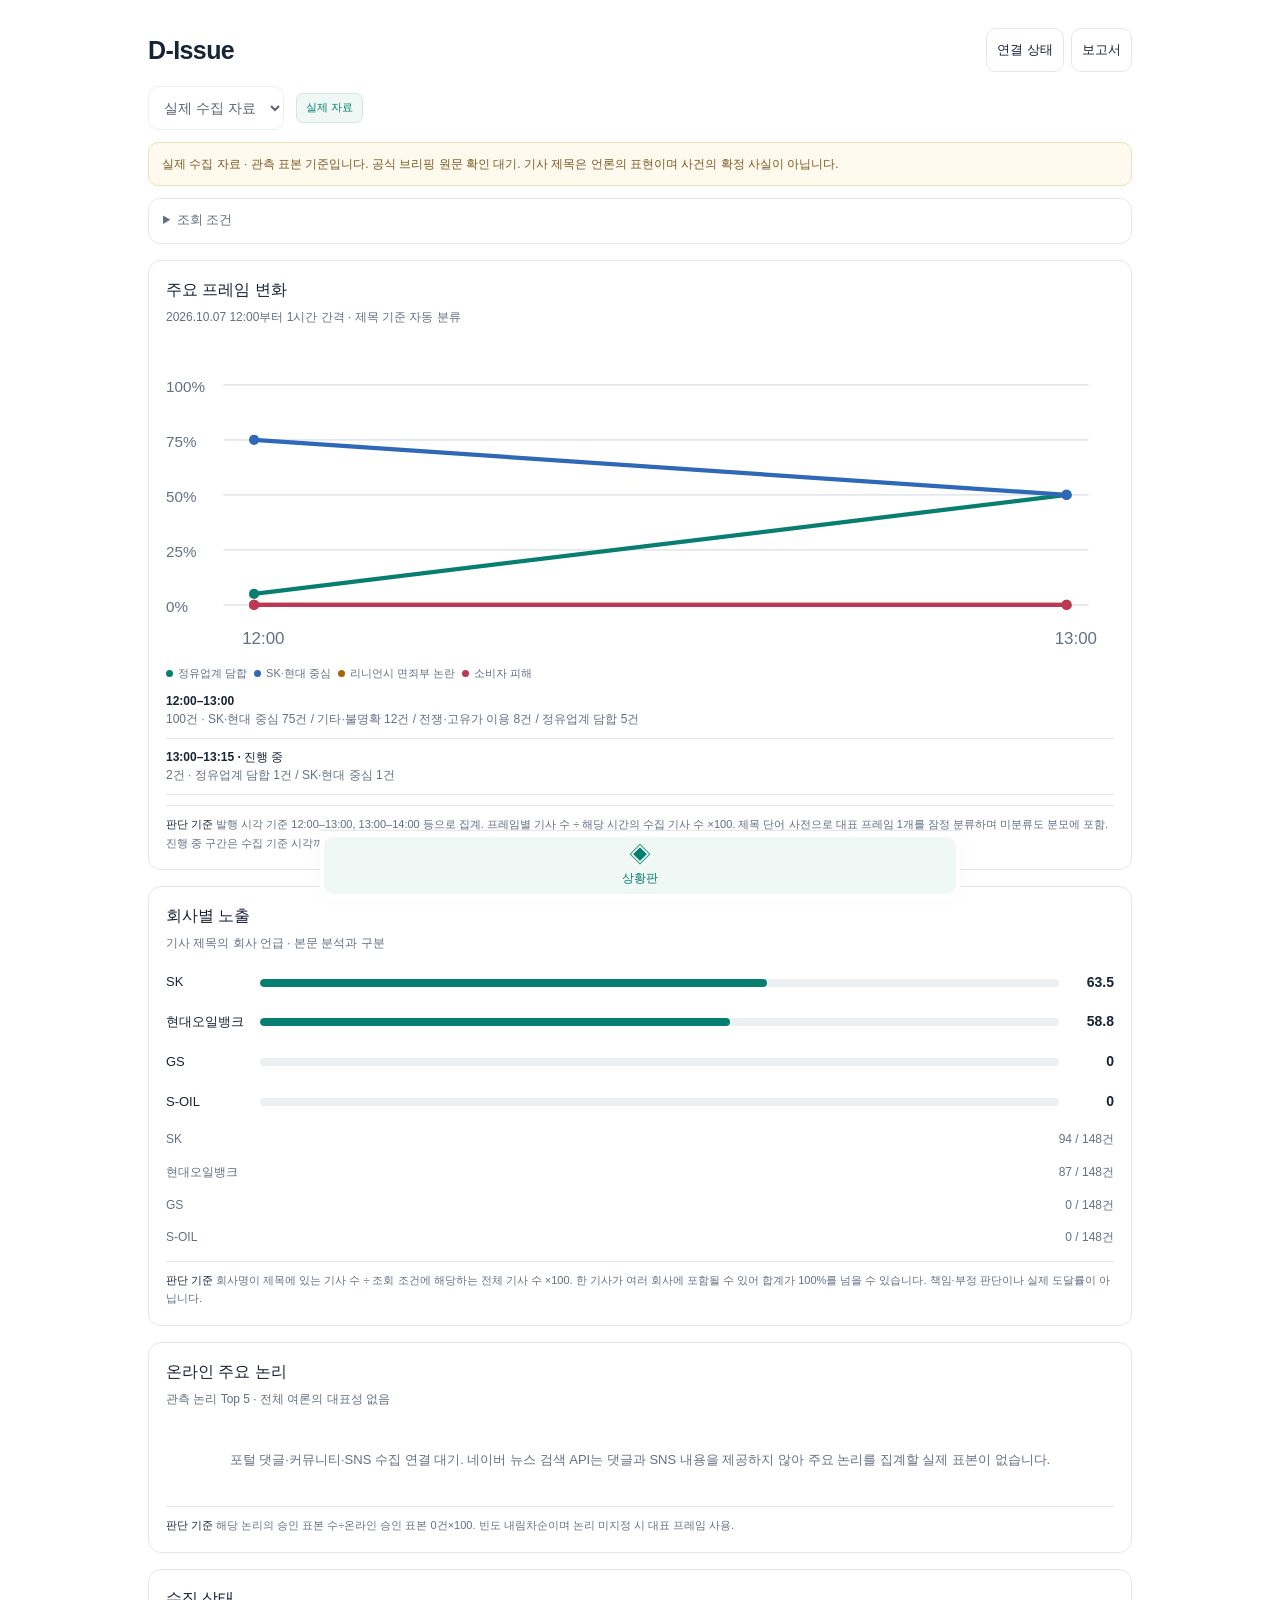
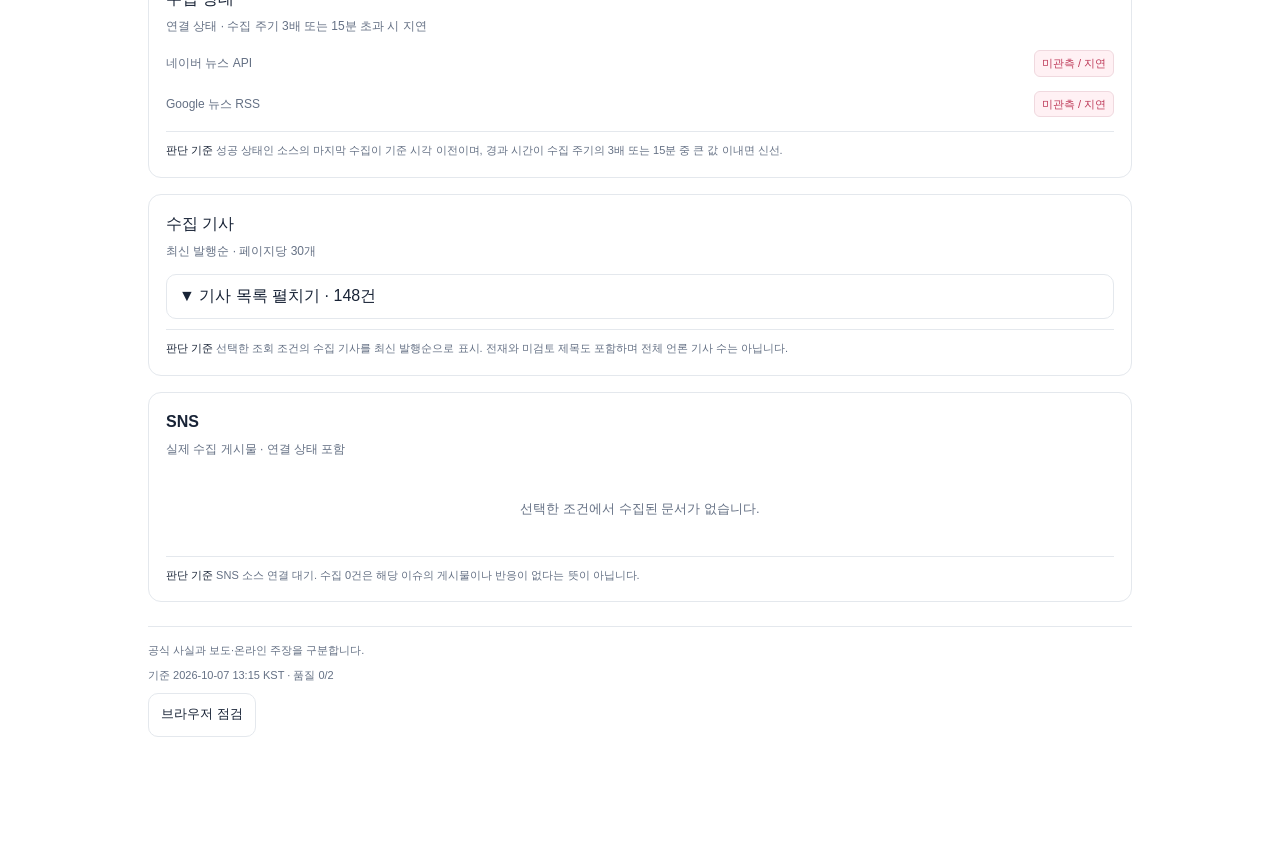
==== issue-monitoring/index.html @ 49e892b4 "Refresh public issue news and report drafts [skip ci]" ====
<!doctype html>
<html lang="ko">
<head>
<meta charset="utf-8">
<meta name="viewport" content="width=device-width,initial-scale=1,viewport-fit=cover">
<meta name="color-scheme" content="light">
<meta name="theme-color" content="#ffffff">
<meta name="apple-mobile-web-app-capable" content="yes">
<meta name="apple-mobile-web-app-status-bar-style" content="default">
<title>D-Issue</title>
<link rel="stylesheet" href="./style.css?v=4a31ab943c5f">
</head>
<body>
<main>
<header><h1 id="heading">D-Issue</h1><div class="head-actions"><button id="readiness">연결 상태</button><button id="report">보고서</button></div></header>
<div class="dataset-row"><label for="dataset" class="sr-only">표시 자료</label><select id="dataset"><option value="demo">예시 화면</option><option value="live">실제 수집 자료</option></select><span class="pill" id="mode">합성 예시</span></div>
<div class="notice" id="notice">합성 예시 · 실제 보도와 여론 자료가 아닙니다. 공식 브리핑 원문 확인 대기.</div>
<details class="filters"><summary>조회 조건</summary>
<section class="toolbar" aria-label="필터">
<label>시간창<select id="hours"><option value="1">최근 1시간</option><option value="3">최근 3시간</option><option value="6">최근 6시간</option><option value="12">최근 12시간</option><option value="24">최근 24시간</option><option value="archive" selected>전체 수집 기사</option></select></label>
<label>채널<select id="channel"><option value="all">전체 채널</option><option value="media">언론</option><option value="portal">포털 댓글</option><option value="community">커뮤니티</option><option value="sns">SNS</option><option value="broadcast">방송</option></select></label>
<label class="search">검색<input id="search" type="search" placeholder="제목·내용 검색" enterkeyhint="search"></label>
<label class="cutoff">최근 수집 시각 · 한국시간<input id="cutoff" type="datetime-local" value="2026-10-07T21:30"></label>
<button id="refresh">조회</button>
</section></details>
<div id="status" role="status"></div><section id="content" aria-live="polite"></section>
<footer><span>공식 사실과 보도·온라인 주장을 구분합니다.</span><span id="updated"></span><button id="browser-check">브라우저 점검</button></footer>
</main>
<nav class="app-nav" aria-label="주요 화면">
<button class="nav active" data-tab="Situation" aria-current="page"><span aria-hidden="true">◈</span><small>상황판</small></button>
</nav>
<div id="dialog-backdrop" hidden></div>
<dialog id="detail" role="dialog" aria-modal="true" aria-labelledby="detail-title"><div class="dialog-head"><h2 id="detail-title">분석 근거</h2><button id="close-dialog" aria-label="닫기">✕</button></div><div id="detail-body"></div></dialog>
<script src="./headline-observation.js?v=8ad23935cc2f"></script><script src="./pages-api.js?v=9052a468d7c0"></script><script src="./app.js?v=8c6a49e80171"></script><script src="./browser-check.js?v=be9965600deb"></script></body></html>
---- issue-monitoring/style.css ----
:root{color-scheme:light;--bg:#fff;--panel:#fff;--line:#e4e8ed;--muted:#647084;--text:#182336;--mint:#087e70;--orange:#a8660c;--pink:#bd3857;--blue:#2e68b6;font-family:-apple-system,BlinkMacSystemFont,"Segoe UI",Roboto,"SamsungOne","Noto Sans KR","Apple SD Gothic Neo","Malgun Gothic",sans-serif;font-synthesis:none;-webkit-text-size-adjust:100%;text-size-adjust:100%}*{box-sizing:border-box}body{margin:0;background:var(--bg);color:var(--text);font-size:15px;line-height:1.55;overflow-wrap:anywhere}button,input,select{font:inherit;font-size:16px;color:var(--text);min-height:44px;border:1px solid var(--line);background:#fff;border-radius:10px}button{cursor:pointer;padding:9px 12px;touch-action:manipulation;-webkit-tap-highlight-color:transparent}button:active{background:#edf5f4}button:focus-visible,input:focus-visible,select:focus-visible,summary:focus-visible{outline:2px solid var(--mint);outline-offset:2px}input,select{width:100%;min-width:0;max-width:100%;padding:10px 11px}select{-webkit-appearance:auto;appearance:auto}input[type=datetime-local]{display:block;min-inline-size:0;inline-size:100%;font-size:16px}main{max-width:1040px;margin:0 auto;padding:calc(18px + env(safe-area-inset-top,0px)) max(16px,env(safe-area-inset-right,0px)) calc(94px + env(safe-area-inset-bottom,0px)) max(16px,env(safe-area-inset-left,0px))}header{display:flex;align-items:center;justify-content:space-between;gap:12px;margin-bottom:14px}h1{font-size:25px;font-weight:750;letter-spacing:-.6px;margin:0}.head-actions{display:flex;gap:7px;flex-shrink:0}.head-actions button{font-size:13px;padding:8px 10px}.dataset-row{display:flex;align-items:center;gap:12px;margin-bottom:12px}.dataset-row select{width:auto;max-width:60%;font-size:14px}.pill{border:1px solid #d2e8e3;color:var(--mint);background:#eff8f5;border-radius:7px;padding:5px 9px;font-size:11px}.notice{font-size:12px;line-height:1.7;color:#785a21;background:#fff9ee;border:1px solid #f0dfbe;border-radius:10px;padding:11px 13px;margin-bottom:12px}.filters{border:1px solid var(--line);border-radius:12px;margin-bottom:16px;background:#fff}.filters summary{cursor:pointer;min-height:44px;padding:11px 14px;font-size:13px;color:var(--muted);touch-action:manipulation}.toolbar{display:grid;grid-template-columns:1fr 1fr;gap:12px;padding:0 14px 14px}.toolbar label{display:grid;min-width:0;gap:5px;font-size:12px;color:var(--muted)}.toolbar .search,.toolbar .cutoff{grid-column:1/-1}.toolbar button{grid-column:1/-1;background:var(--mint);color:white;border:0;font-size:14px;font-weight:600}.cards{display:grid;grid-template-columns:repeat(2,minmax(0,1fr));gap:10px;margin-bottom:15px}.card{padding:15px;border:1px solid var(--line);border-radius:13px;background:#fff;min-width:0}.card:last-child{grid-column:1/-1;display:grid;grid-template-columns:1fr 1fr;align-items:center}.card:last-child strong{grid-column:2;grid-row:1/3;margin:0;text-align:right}.card:last-child small{grid-column:1}.card label{font-size:12px;color:var(--muted)}.card strong{display:block;font-size:28px;letter-spacing:-.5px;line-height:1.2;margin:10px 0}.card small{display:block;font-size:11px;color:var(--muted);line-height:1.6}.mint{color:var(--mint)}.orange{color:var(--orange)}.pink{color:var(--pink)}.summary{background:#f1f8f6;border:1px solid #d5e9e3;border-radius:12px;padding:16px;margin-bottom:15px}.eyebrow{font-size:12px;font-weight:650}.summary p{font-size:14px;line-height:1.8;margin:8px 0}.summary .sub{margin-bottom:0}.grid{display:grid;grid-template-columns:minmax(0,1fr);gap:14px}.panel{min-width:0;background:var(--panel);border:1px solid var(--line);border-radius:13px;padding:17px}.panel h2{font-size:16px;line-height:1.5;margin:0 0 5px;font-weight:700}.sub{font-size:12px;color:var(--muted);line-height:1.7;margin-bottom:13px}.legend{display:grid;grid-template-columns:1fr 1fr;gap:7px;font-size:11px;color:var(--muted)}.legend i{display:inline-block;width:7px;height:7px;border-radius:50%;margin-right:5px}.chart{display:block;width:100%;height:auto;min-height:140px;margin:10px 0;overflow:visible}.bar-row{display:grid;grid-template-columns:84px minmax(0,1fr) 45px;gap:10px;align-items:center;margin:18px 0;font-size:13px}.track{height:8px;background:#edf0f3;border-radius:6px;overflow:hidden}.fill{height:100%;background:var(--mint);border-radius:6px}.bar-row b{text-align:right;font-size:14px}.rank{display:flex;gap:11px;margin:16px 0;align-items:center}.rank .number{background:#f2f5f7;color:var(--muted);padding:7px 9px;border-radius:7px;font-size:11px}.rank .info{flex:1;font-size:13px}.rank small{display:block;font-size:11px;color:var(--muted);margin-top:3px}.rank b{font-size:14px}.tag{display:inline-block;border:1px solid #dce6f4;color:var(--blue);background:#f1f6fd;padding:3px 7px;border-radius:6px;font-size:11px;line-height:1.7}.tag.bad{color:var(--pink);background:#fff1f4;border-color:#f0d9df}.tag.good{color:var(--mint);background:#eff8f5;border-color:#d2e8e3}.event{display:grid;grid-template-columns:47px minmax(0,1fr);gap:10px;padding:15px 0;border-bottom:1px solid var(--line)}.event:last-child{border-bottom:0}.event time{font-size:12px;color:var(--mint);padding-top:10px}.event p{margin:0 0 8px}.event small{font-size:11px;color:var(--muted)}.link-button{border:0;background:transparent;display:block;width:100%;text-align:left;padding:4px 0;line-height:1.7;font-size:14px;min-height:44px;color:var(--text)}.document-list{display:grid;gap:9px}.document-card{padding:13px 14px;border:1px solid var(--line);border-radius:10px;background:#fff}.document-meta{display:flex;flex-wrap:wrap;gap:5px 12px;font-size:11px;color:var(--muted)}.document-tags{display:flex;flex-wrap:wrap;gap:6px;margin-top:8px}.watch{border-left:3px solid var(--orange);padding:13px 15px;background:#fcf8f1;margin:11px 0;border-radius:7px}.watch.quality{border-left-color:var(--blue);background:#f3f7fd}.watch strong{display:block;font-size:14px;margin:7px 0}.watch p{font-size:13px;color:var(--muted);line-height:1.8}.watch small{font-size:11px}.source-state{font-size:12px;display:flex;gap:9px;justify-content:space-between;align-items:center;margin:14px 0;color:var(--muted)}.source-state span:first-child{flex:1}.empty{padding:25px 8px;text-align:center;color:var(--muted);font-size:13px;line-height:1.8}footer{border-top:1px solid var(--line);margin-top:24px;padding-top:15px;display:grid;gap:8px;font-size:11px;color:var(--muted)}#status{font-size:12px;color:var(--orange);margin:10px 0}#content[aria-busy=true]{opacity:.4;pointer-events:none}.app-nav{position:fixed;z-index:20;bottom:0;left:0;right:0;display:grid;grid-template-columns:minmax(0,1fr);padding:6px max(4px,env(safe-area-inset-right,0px)) calc(6px + env(safe-area-inset-bottom,0px)) max(4px,env(safe-area-inset-left,0px));background:rgba(255,255,255,.98);border-top:1px solid var(--line);box-shadow:0 -3px 16px #18324608}.nav{border:0;background:transparent;color:var(--muted);padding:6px 1px;min-height:55px;display:flex;flex-direction:column;align-items:center;justify-content:center;gap:2px;border-radius:9px}.nav span{font-size:22px;line-height:1.1}.nav small{font-size:10px;white-space:nowrap}.nav.active{color:var(--mint);background:#eff8f5}.sr-only{position:absolute;width:1px;height:1px;padding:0;margin:-1px;overflow:hidden;clip:rect(0,0,0,0);white-space:nowrap;border:0}dialog{position:fixed;width:calc(100% - 24px);max-width:700px;max-height:86vh;max-height:86dvh;overflow-y:auto;overscroll-behavior:contain;background:#fff;color:var(--text);border:1px solid var(--line);border-radius:16px;padding:18px;-webkit-overflow-scrolling:touch}dialog:not([open]){display:none}dialog::backdrop{background:#192b4466}.dialog-head{display:flex;gap:14px;justify-content:space-between;align-items:start;position:sticky;top:-18px;background:#fff;border-bottom:1px solid var(--line);padding:12px 0;margin-bottom:12px;z-index:1}.dialog-head h2{font-size:17px;line-height:1.7;margin:0;flex:1}.dialog-head button{flex-shrink:0;width:44px;padding:8px}.detail-text{white-space:pre-wrap;word-break:break-word;font-size:13px;line-height:1.9}.detail-row{padding:12px 0;border-bottom:1px solid var(--line);line-height:1.8;font-size:13px}.detail-row small{display:block;color:var(--muted);font-size:11px;margin-bottom:4px}.detail-row a{display:inline-block;color:var(--mint);padding:10px 0;min-height:44px}body.modal-open{overflow:hidden}#dialog-backdrop:not([hidden]){position:fixed;inset:0;z-index:40;background:#192b4466}.legacy-dialog[open]{display:block;z-index:41;top:50%;left:50%;transform:translate(-50%,-50%);margin:0}@media(min-width:760px){main{padding:28px 28px 112px}.toolbar{grid-template-columns:1fr 1fr 1.2fr 1.7fr auto;align-items:end}.toolbar .search,.toolbar .cutoff,.toolbar button{grid-column:auto}.toolbar button{min-width:65px}.cards{grid-template-columns:repeat(5,minmax(0,1fr))}.card:last-child{display:block;grid-column:auto}.card:last-child strong{text-align:left;margin:10px 0}.grid{grid-template-columns:minmax(0,1.2fr) minmax(0,1fr)}.panel.wide{grid-column:1/-1}.app-nav{left:50%;transform:translateX(-50%);max-width:1040px}.nav small{font-size:12px}.legend{display:flex;flex-wrap:wrap}.chart{min-height:170px}.document-list{grid-template-columns:1fr 1fr}}
@media(prefers-reduced-motion:reduce){*{scroll-behavior:auto!important}}

.logic{display:block;margin-top:10px;padding-top:9px;border-top:1px solid var(--line);font-size:11px;color:var(--muted);line-height:1.7}.logic b{color:var(--text);font-weight:600}.card:last-child .logic{grid-column:1/-1}.qa-row{display:grid;grid-template-columns:1fr 110px;gap:12px;align-items:center;padding:9px 0;font-size:13px}#browser-check{width:max-content;font-size:13px}

.dashboard-stack{display:flex;flex-direction:column;gap:16px}.chart-scroll{overflow-x:auto;max-width:100%;-webkit-overflow-scrolling:touch}.hour-row{padding:9px 0;border-bottom:1px solid var(--line);font-size:12px}.hour-row span{display:block;color:var(--muted)}.pagination{display:flex;align-items:center;justify-content:space-between;gap:10px;margin-top:15px;font-size:12px}.pagination button:disabled{opacity:.4;cursor:default}#article-toggle{width:100%;text-align:left}
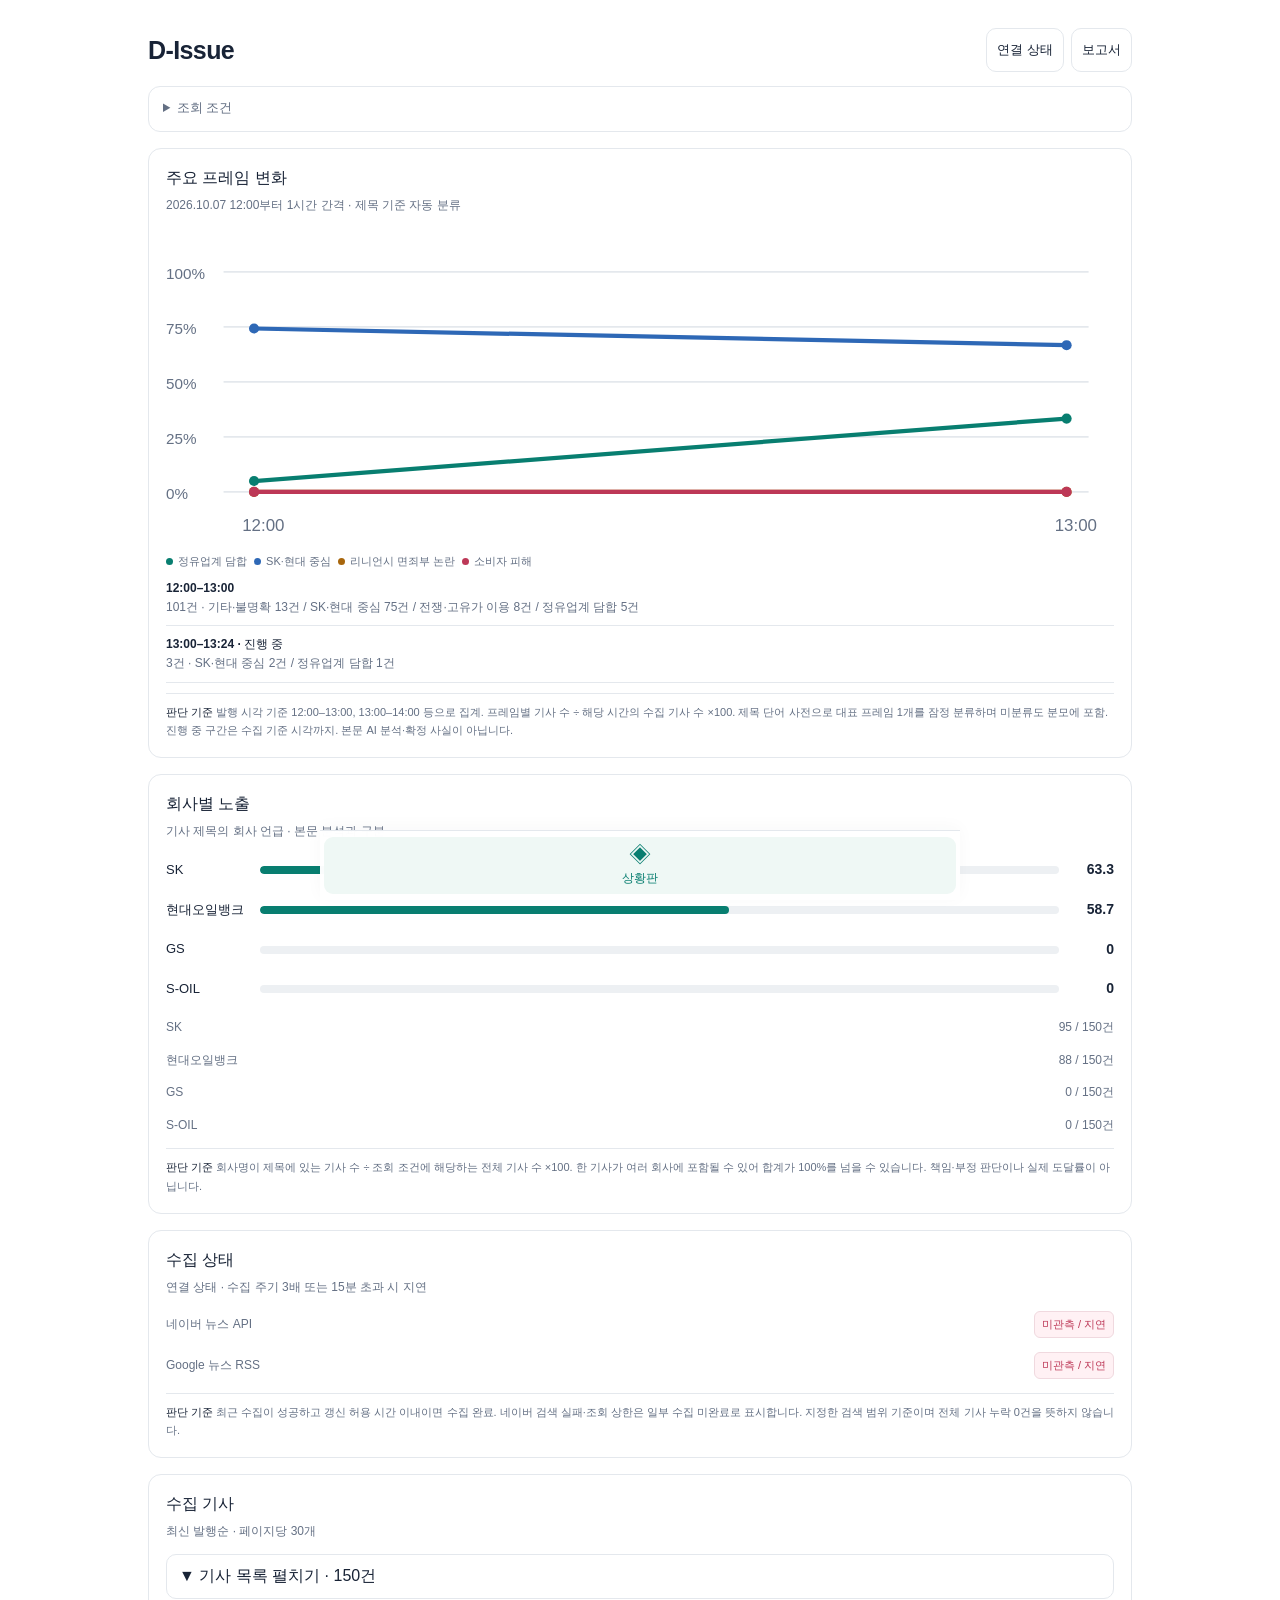
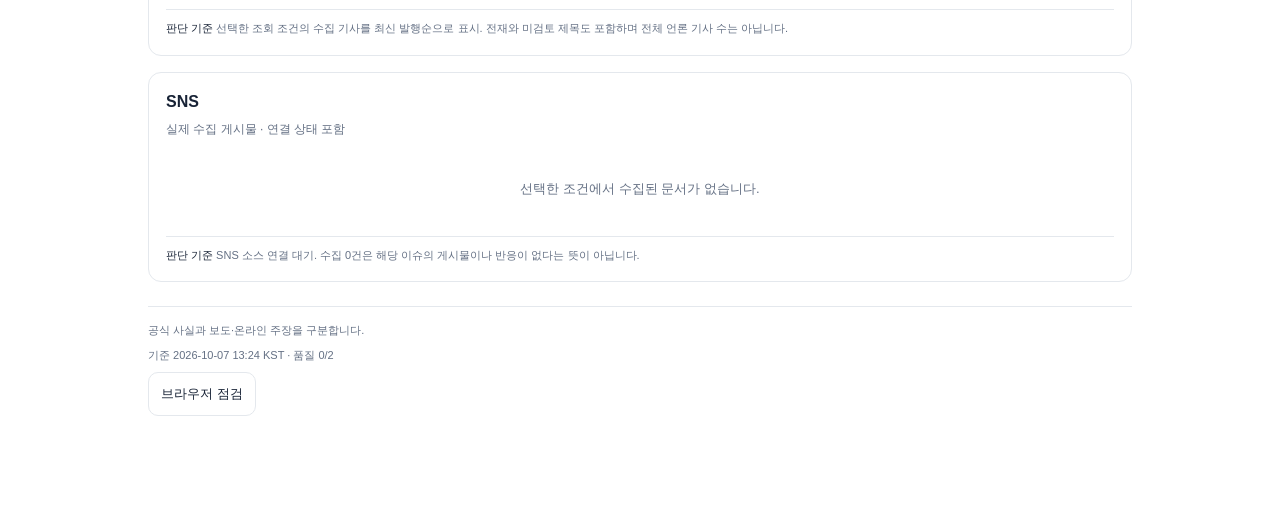
==== commit b961aecd: "Refresh public issue news and report drafts [skip ci]" ====
--- a/issue-monitoring/index.html
+++ b/issue-monitoring/index.html
@@ -13,8 +13,8 @@
 <body>
 <main>
 <header><h1 id="heading">D-Issue</h1><div class="head-actions"><button id="readiness">연결 상태</button><button id="report">보고서</button></div></header>
-<div class="dataset-row"><label for="dataset" class="sr-only">표시 자료</label><select id="dataset"><option value="demo">예시 화면</option><option value="live">실제 수집 자료</option></select><span class="pill" id="mode">합성 예시</span></div>
-<div class="notice" id="notice">합성 예시 · 실제 보도와 여론 자료가 아닙니다. 공식 브리핑 원문 확인 대기.</div>
+<div hidden><select id="dataset"><option value="live" selected>live</option><option value="demo">demo</option></select><span id="mode"></span></div>
+<div id="notice" hidden></div>
 <details class="filters"><summary>조회 조건</summary>
 <section class="toolbar" aria-label="필터">
 <label>시간창<select id="hours"><option value="1">최근 1시간</option><option value="3">최근 3시간</option><option value="6">최근 6시간</option><option value="12">최근 12시간</option><option value="24">최근 24시간</option><option value="archive" selected>전체 수집 기사</option></select></label>
@@ -31,4 +31,4 @@
 </nav>
 <div id="dialog-backdrop" hidden></div>
 <dialog id="detail" role="dialog" aria-modal="true" aria-labelledby="detail-title"><div class="dialog-head"><h2 id="detail-title">분석 근거</h2><button id="close-dialog" aria-label="닫기">✕</button></div><div id="detail-body"></div></dialog>
-<script src="./headline-observation.js?v=8ad23935cc2f"></script><script src="./pages-api.js?v=9052a468d7c0"></script><script src="./app.js?v=8c6a49e80171"></script><script src="./browser-check.js?v=be9965600deb"></script></body></html>
+<script src="./headline-observation.js?v=8ad23935cc2f"></script><script src="./pages-api.js?v=9052a468d7c0"></script><script src="./app.js?v=75a1b886ee8f"></script><script src="./browser-check.js?v=be9965600deb"></script></body></html>
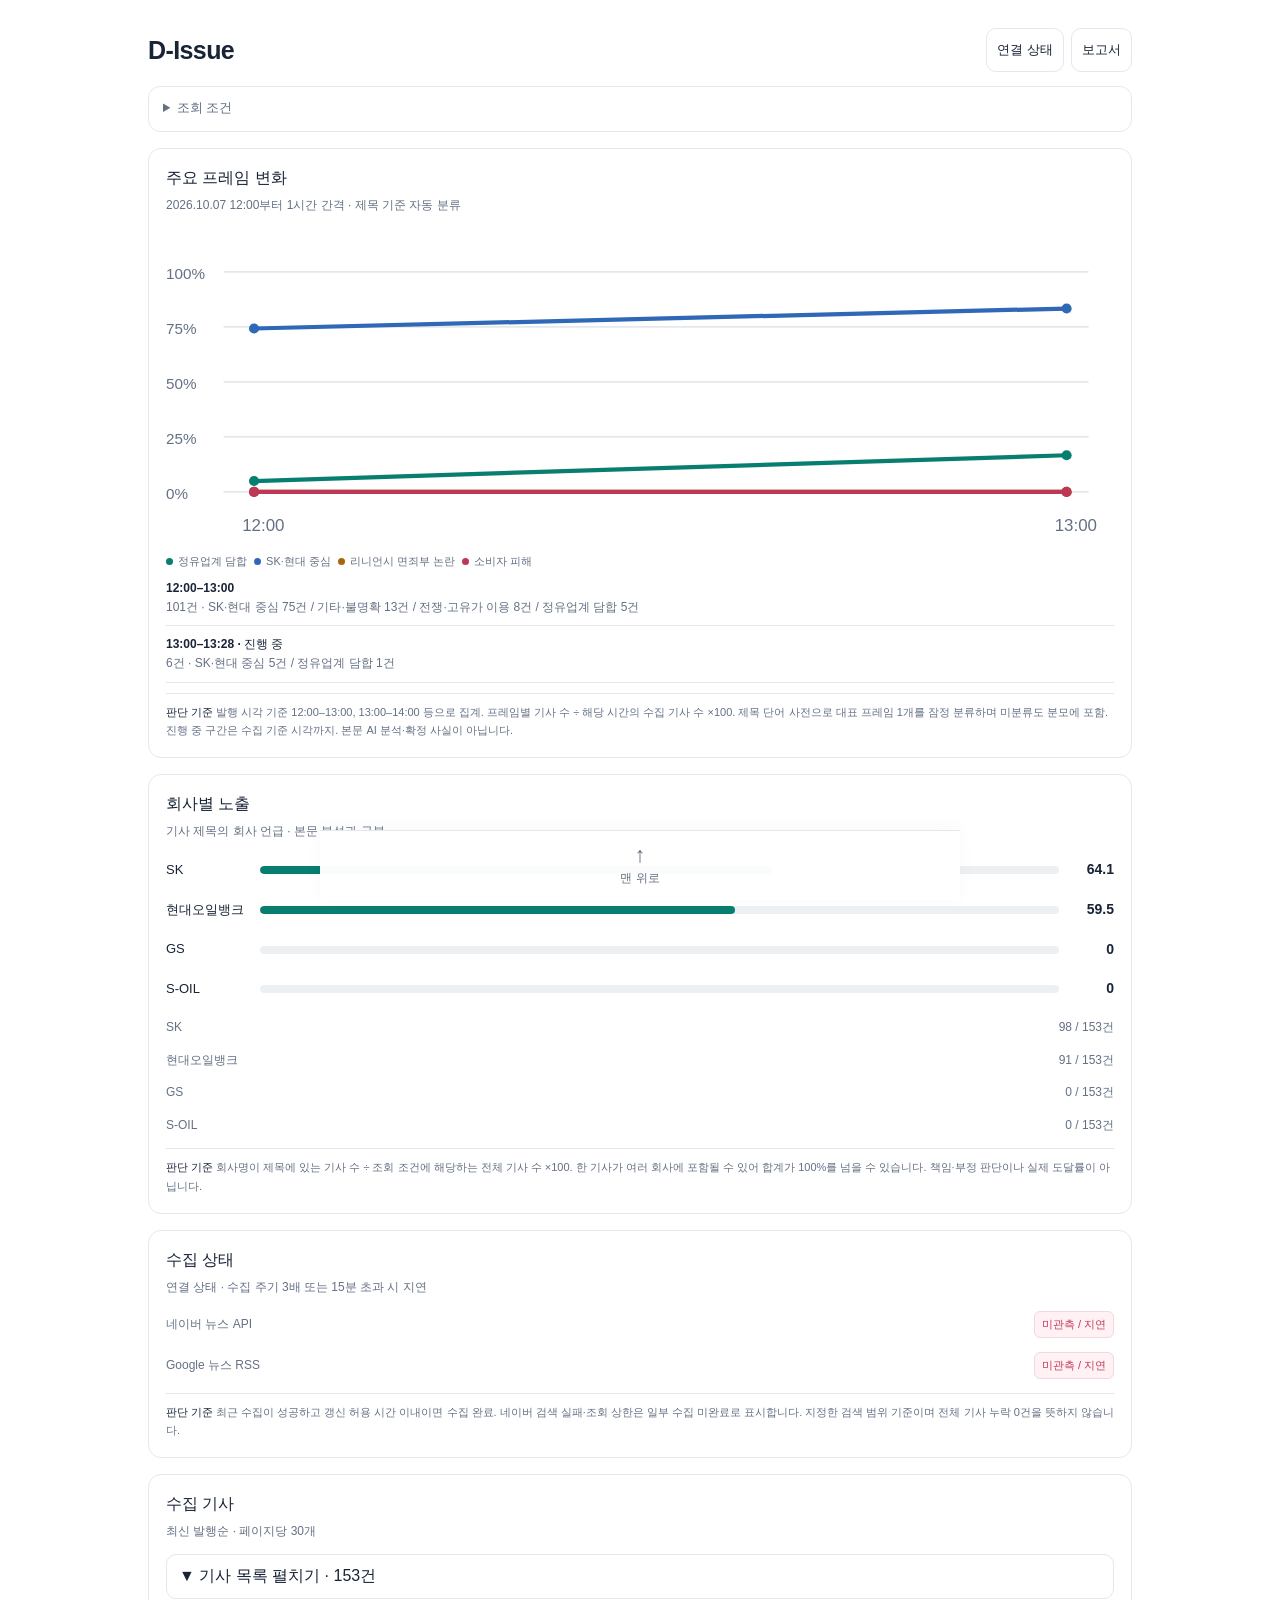
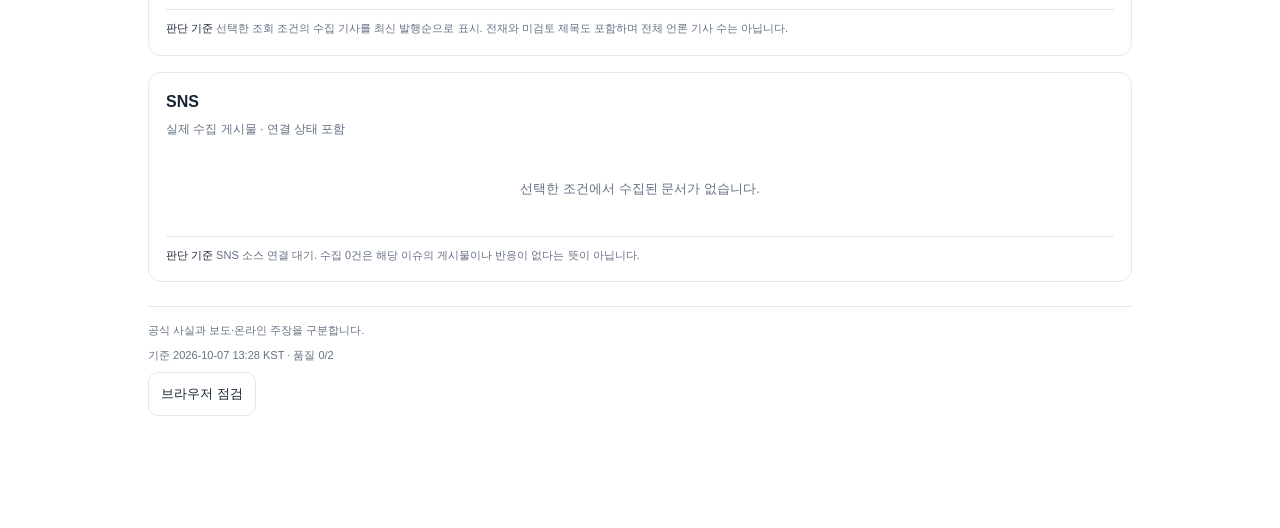
==== commit c9961c78: "Refresh public issue news and report drafts [skip ci]" ====
--- a/issue-monitoring/index.html
+++ b/issue-monitoring/index.html
@@ -26,9 +26,9 @@
 <div id="status" role="status"></div><section id="content" aria-live="polite"></section>
 <footer><span>공식 사실과 보도·온라인 주장을 구분합니다.</span><span id="updated"></span><button id="browser-check">브라우저 점검</button></footer>
 </main>
-<nav class="app-nav" aria-label="주요 화면">
-<button class="nav active" data-tab="Situation" aria-current="page"><span aria-hidden="true">◈</span><small>상황판</small></button>
+<nav class="app-nav" aria-label="페이지 이동">
+<button class="nav" id="back-top" aria-label="맨 위로 올라가기"><span aria-hidden="true">↑</span><small>맨 위로</small></button>
 </nav>
 <div id="dialog-backdrop" hidden></div>
 <dialog id="detail" role="dialog" aria-modal="true" aria-labelledby="detail-title"><div class="dialog-head"><h2 id="detail-title">분석 근거</h2><button id="close-dialog" aria-label="닫기">✕</button></div><div id="detail-body"></div></dialog>
-<script src="./headline-observation.js?v=8ad23935cc2f"></script><script src="./pages-api.js?v=9052a468d7c0"></script><script src="./app.js?v=75a1b886ee8f"></script><script src="./browser-check.js?v=be9965600deb"></script></body></html>
+<script src="./headline-observation.js?v=8ad23935cc2f"></script><script src="./impact-reference.js?v=508541ea1743"></script><script src="./sk-impact.js?v=a4c7ef057f03"></script><script src="./pages-api.js?v=9052a468d7c0"></script><script src="./app.js?v=61c910f873ba"></script><script src="./browser-check.js?v=be9965600deb"></script></body></html>
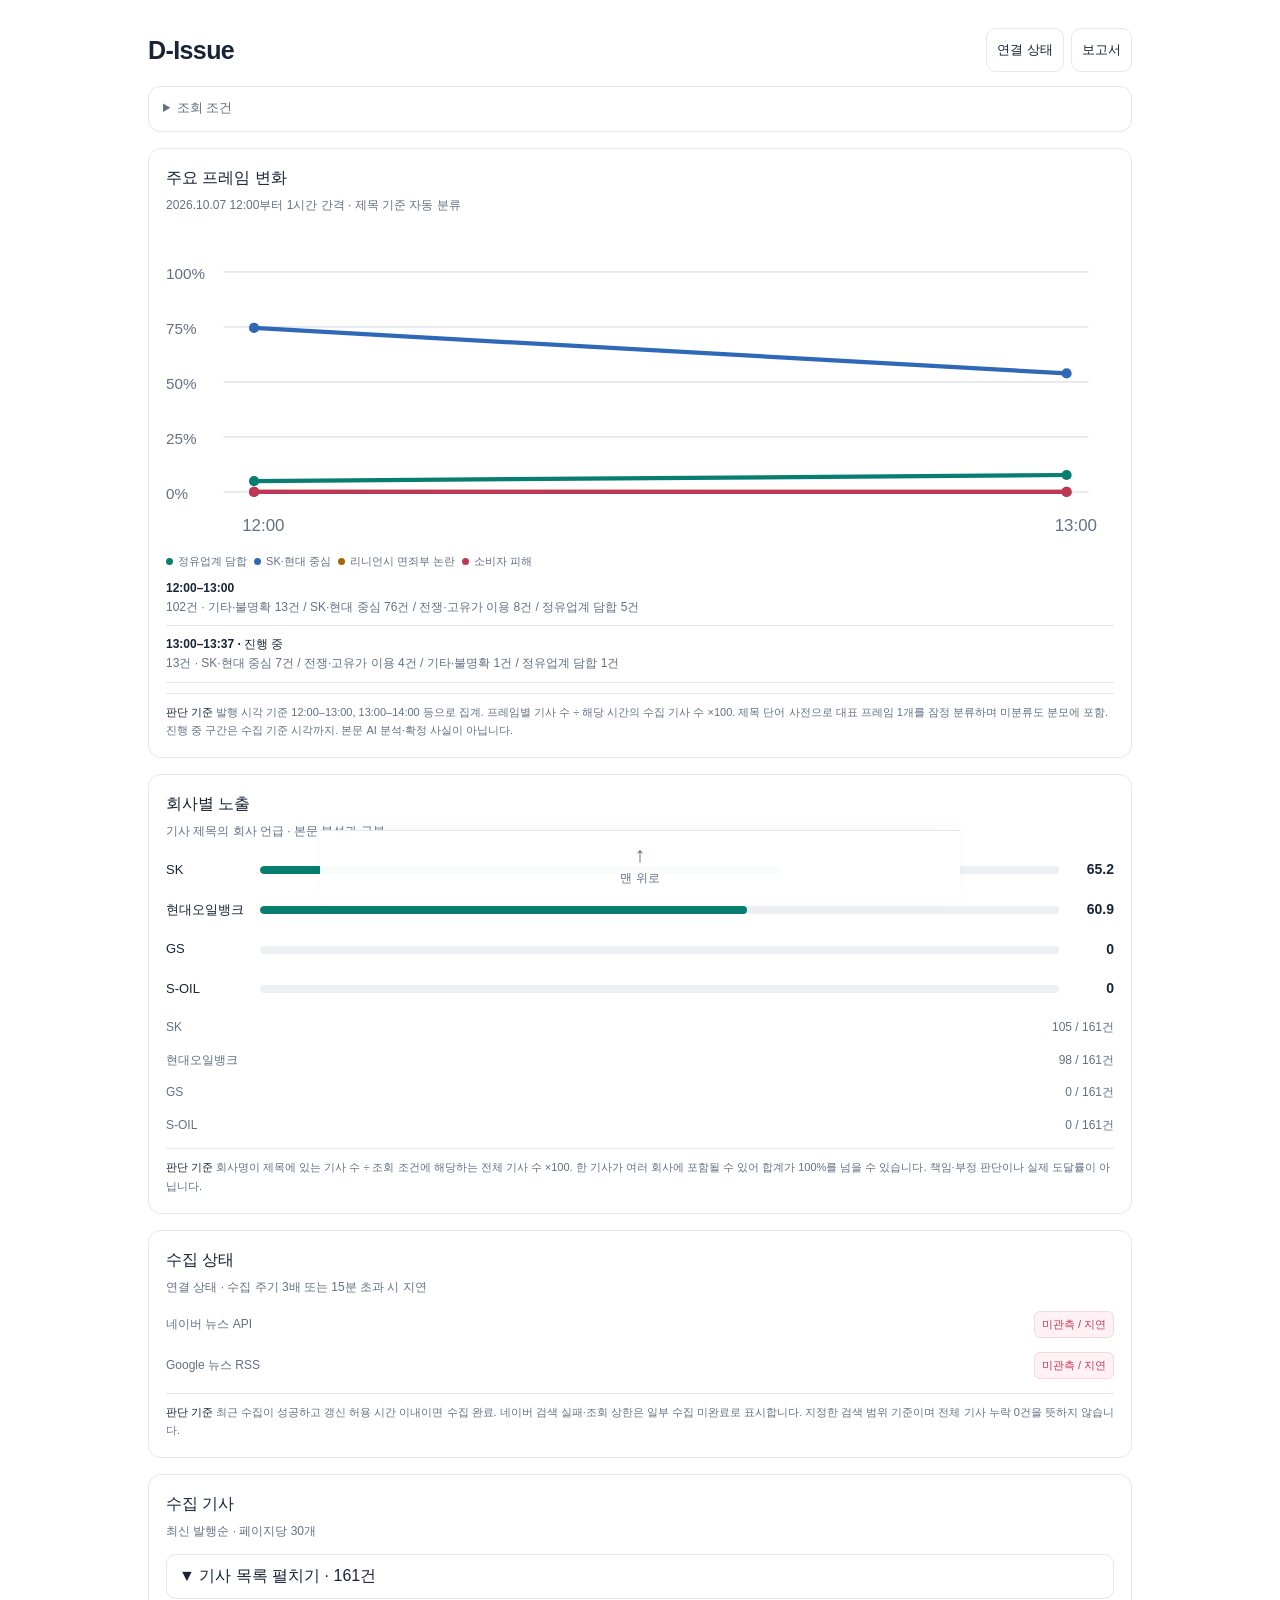
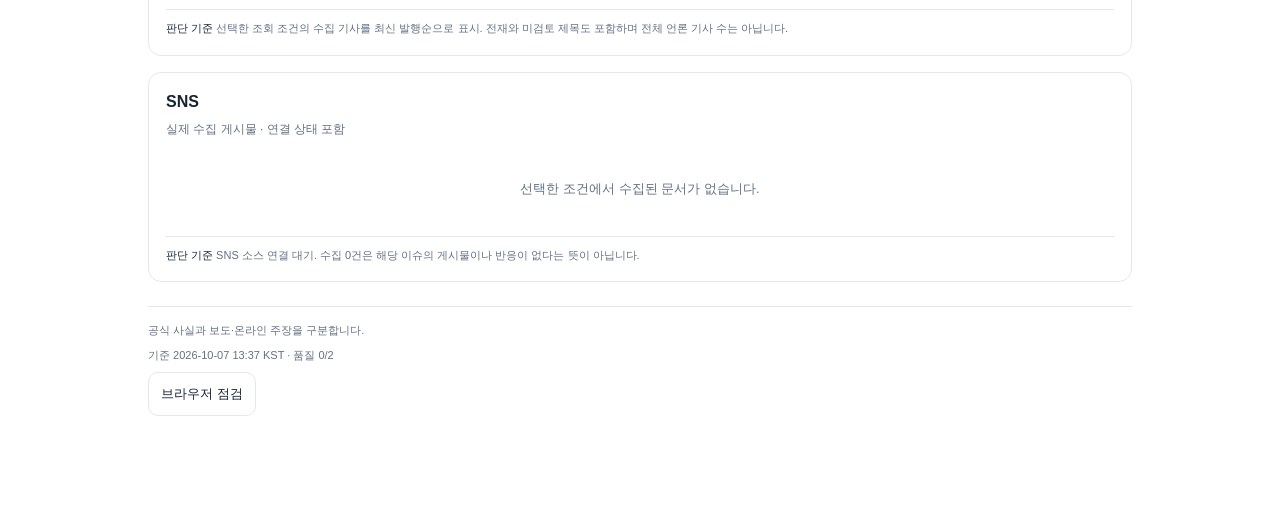
==== commit 1cfeb5fa: "Refresh public issue news and report drafts [skip ci]" ====
--- a/issue-monitoring/index.html
+++ b/issue-monitoring/index.html
@@ -31,4 +31,4 @@
 </nav>
 <div id="dialog-backdrop" hidden></div>
 <dialog id="detail" role="dialog" aria-modal="true" aria-labelledby="detail-title"><div class="dialog-head"><h2 id="detail-title">분석 근거</h2><button id="close-dialog" aria-label="닫기">✕</button></div><div id="detail-body"></div></dialog>
-<script src="./headline-observation.js?v=8ad23935cc2f"></script><script src="./impact-reference.js?v=508541ea1743"></script><script src="./sk-impact.js?v=a4c7ef057f03"></script><script src="./pages-api.js?v=9052a468d7c0"></script><script src="./app.js?v=61c910f873ba"></script><script src="./browser-check.js?v=be9965600deb"></script></body></html>
+<script src="./headline-observation.js?v=8ad23935cc2f"></script><script src="./impact-reference.js?v=508541ea1743"></script><script src="./sk-impact.js?v=0d12ad6d2518"></script><script src="./pages-api.js?v=9052a468d7c0"></script><script src="./app.js?v=61c910f873ba"></script><script src="./browser-check.js?v=be9965600deb"></script></body></html>
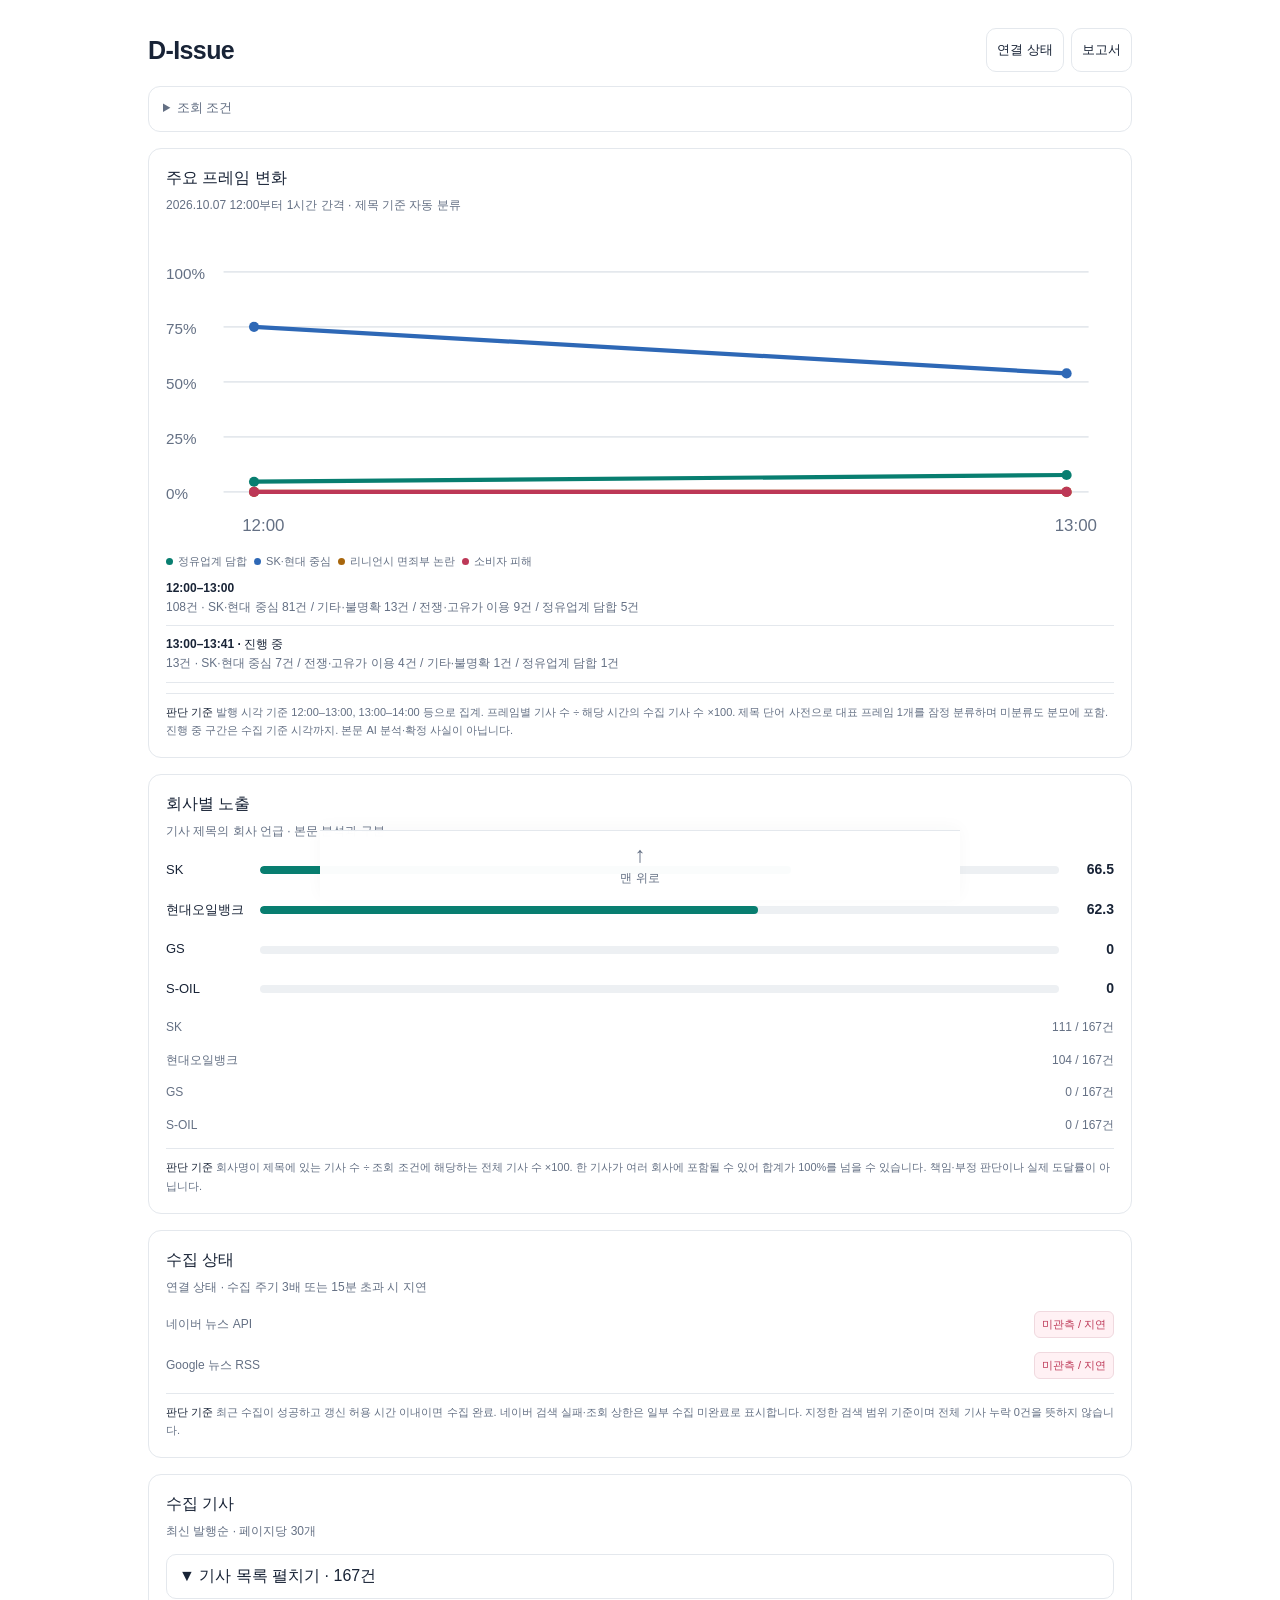
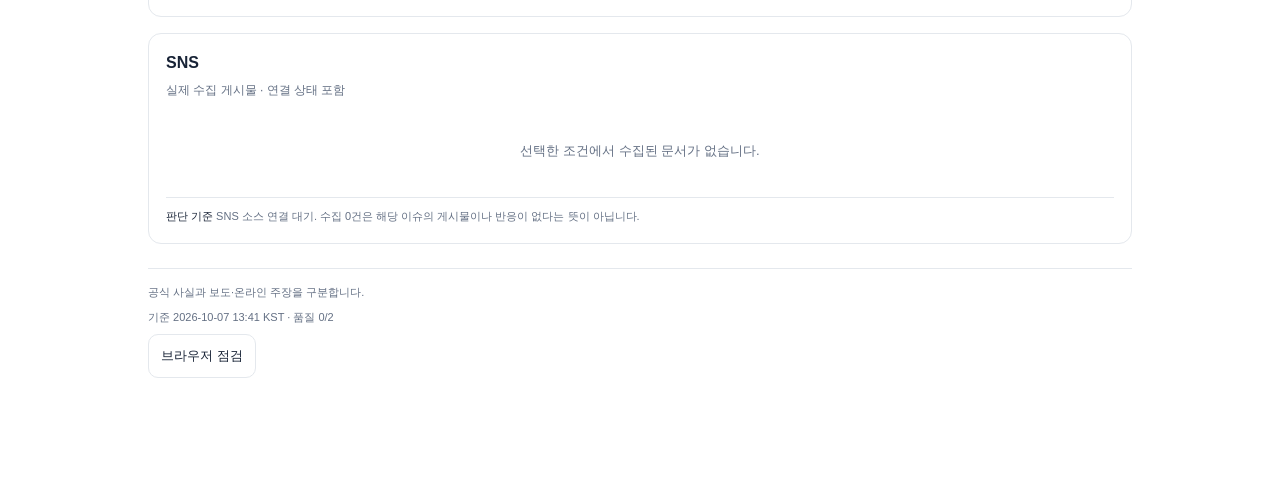
==== commit 4c2e5712: "Publish direct article links and start queued collectors from latest main" ====
--- a/issue-monitoring/index.html
+++ b/issue-monitoring/index.html
@@ -31,4 +31,4 @@
 </nav>
 <div id="dialog-backdrop" hidden></div>
 <dialog id="detail" role="dialog" aria-modal="true" aria-labelledby="detail-title"><div class="dialog-head"><h2 id="detail-title">분석 근거</h2><button id="close-dialog" aria-label="닫기">✕</button></div><div id="detail-body"></div></dialog>
-<script src="./headline-observation.js?v=8ad23935cc2f"></script><script src="./impact-reference.js?v=508541ea1743"></script><script src="./sk-impact.js?v=0d12ad6d2518"></script><script src="./pages-api.js?v=9052a468d7c0"></script><script src="./app.js?v=61c910f873ba"></script><script src="./browser-check.js?v=be9965600deb"></script></body></html>
+<script src="./headline-observation.js?v=8ad23935cc2f"></script><script src="./impact-reference.js?v=508541ea1743"></script><script src="./sk-impact.js?v=0d12ad6d2518"></script><script src="./pages-api.js?v=9052a468d7c0"></script><script src="./app.js?v=86ce2a88282e"></script><script src="./browser-check.js?v=be9965600deb"></script></body></html>
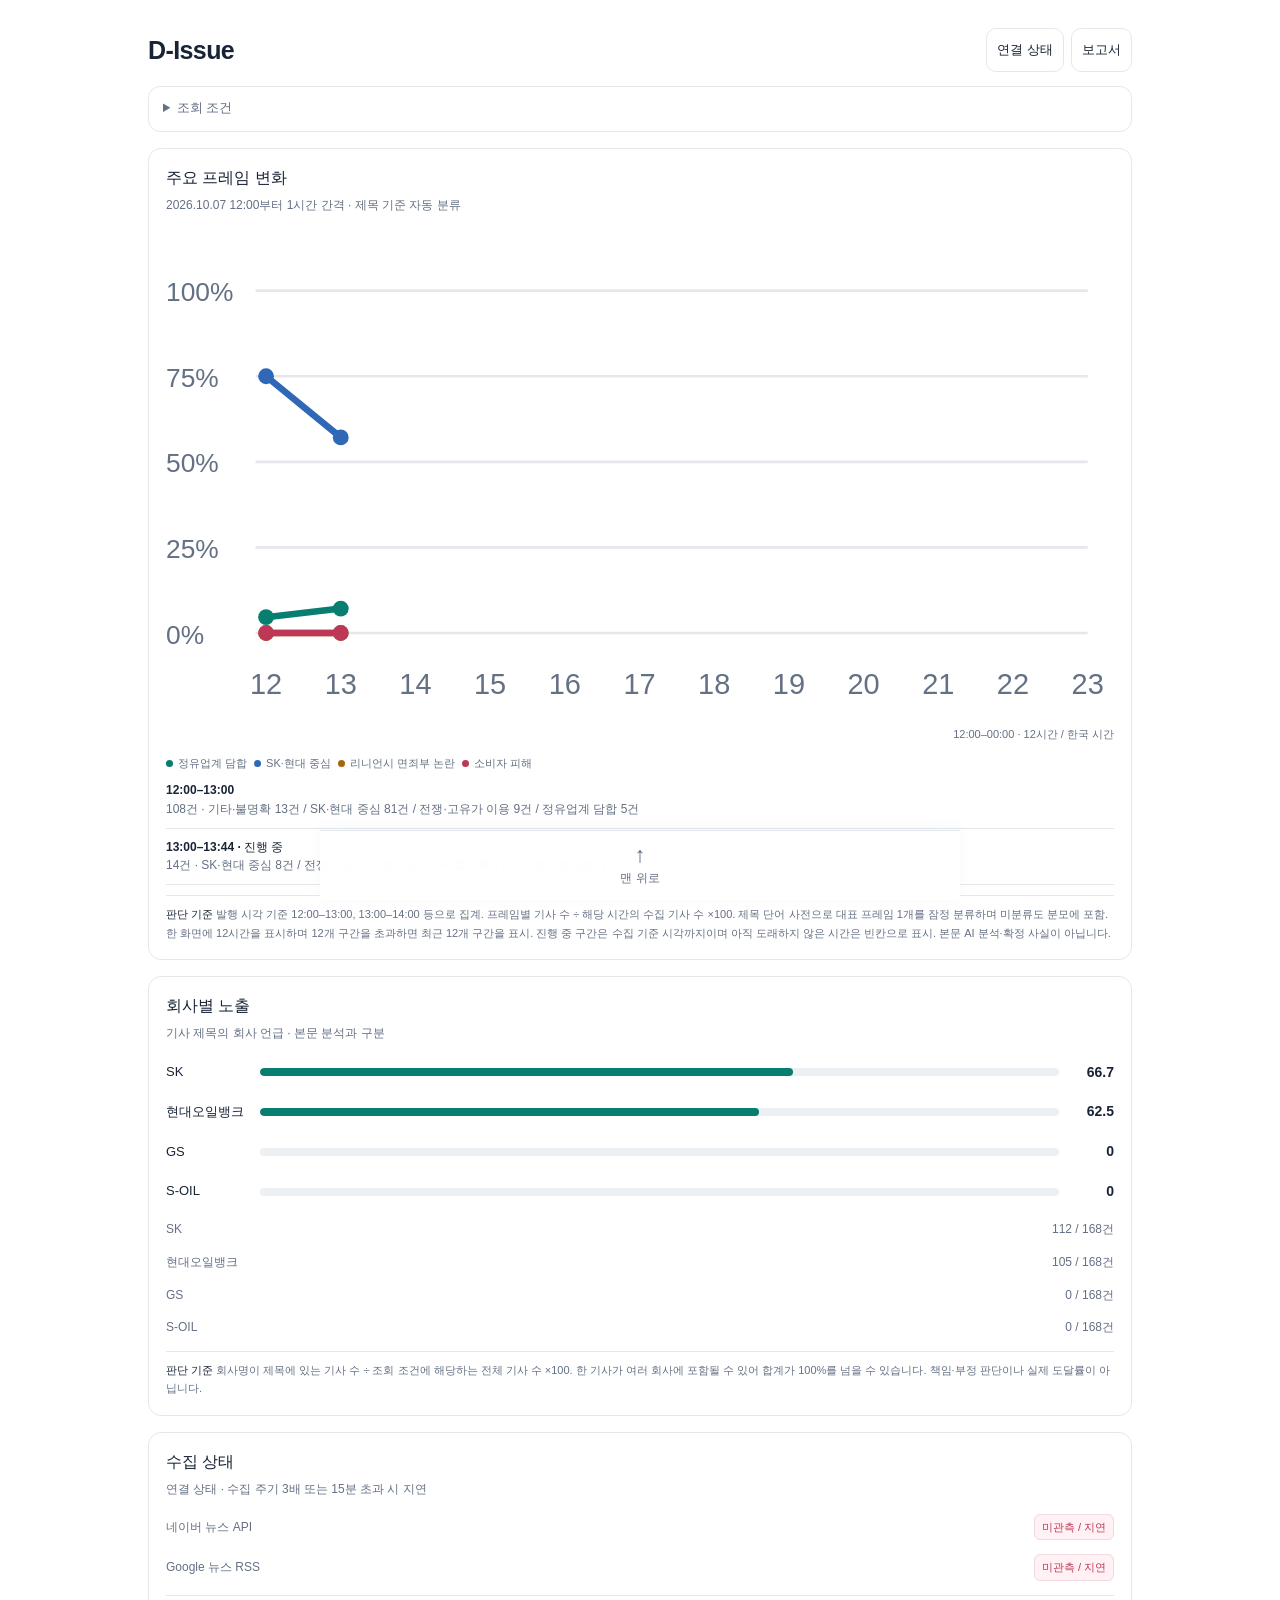
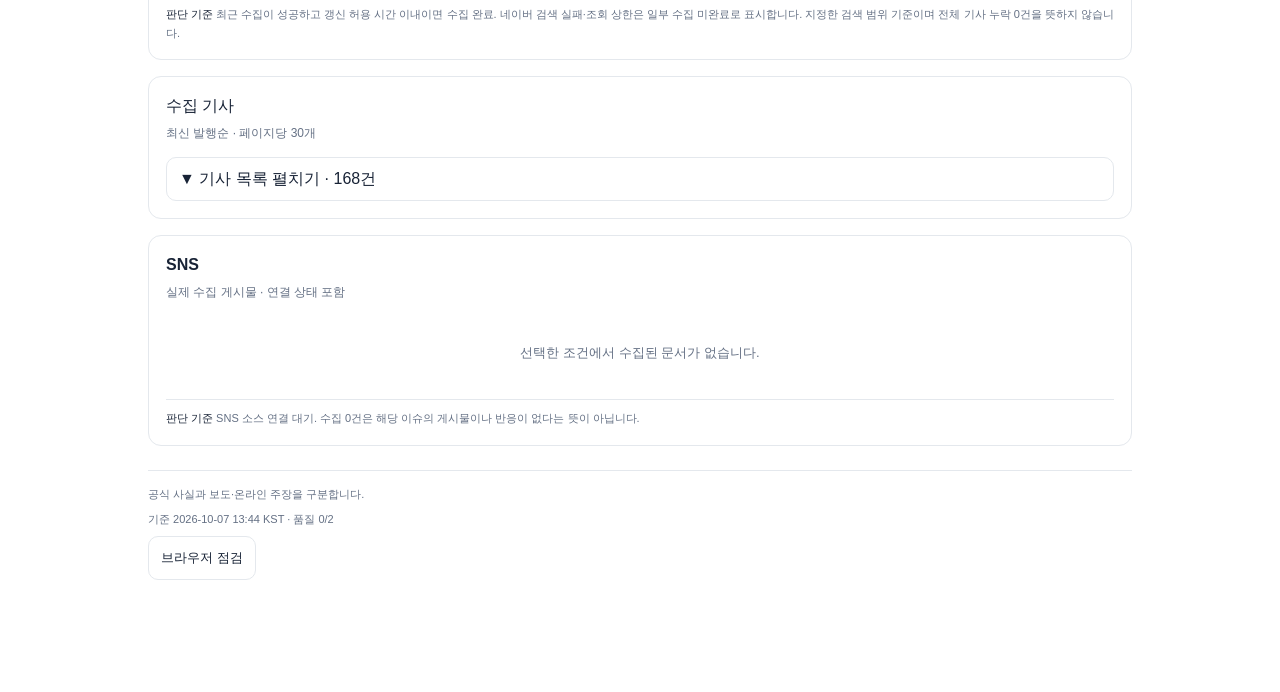
==== commit e2e0177c: "Fit hourly frame chart into a responsive 12-hour window" ====
--- a/issue-monitoring/index.html
+++ b/issue-monitoring/index.html
@@ -8,7 +8,7 @@
 <meta name="apple-mobile-web-app-capable" content="yes">
 <meta name="apple-mobile-web-app-status-bar-style" content="default">
 <title>D-Issue</title>
-<link rel="stylesheet" href="./style.css?v=4a31ab943c5f">
+<link rel="stylesheet" href="./style.css?v=c462319f52e9">
 </head>
 <body>
 <main>
@@ -31,4 +31,4 @@
 </nav>
 <div id="dialog-backdrop" hidden></div>
 <dialog id="detail" role="dialog" aria-modal="true" aria-labelledby="detail-title"><div class="dialog-head"><h2 id="detail-title">분석 근거</h2><button id="close-dialog" aria-label="닫기">✕</button></div><div id="detail-body"></div></dialog>
-<script src="./headline-observation.js?v=8ad23935cc2f"></script><script src="./impact-reference.js?v=508541ea1743"></script><script src="./sk-impact.js?v=0d12ad6d2518"></script><script src="./pages-api.js?v=9052a468d7c0"></script><script src="./app.js?v=86ce2a88282e"></script><script src="./browser-check.js?v=be9965600deb"></script></body></html>
+<script src="./headline-observation.js?v=8ad23935cc2f"></script><script src="./impact-reference.js?v=508541ea1743"></script><script src="./sk-impact.js?v=0d12ad6d2518"></script><script src="./pages-api.js?v=9052a468d7c0"></script><script src="./app.js?v=d7806139670d"></script><script src="./browser-check.js?v=be9965600deb"></script></body></html>
--- a/issue-monitoring/style.css
+++ b/issue-monitoring/style.css
@@ -3,4 +3,4 @@
 
 .logic{display:block;margin-top:10px;padding-top:9px;border-top:1px solid var(--line);font-size:11px;color:var(--muted);line-height:1.7}.logic b{color:var(--text);font-weight:600}.card:last-child .logic{grid-column:1/-1}.qa-row{display:grid;grid-template-columns:1fr 110px;gap:12px;align-items:center;padding:9px 0;font-size:13px}#browser-check{width:max-content;font-size:13px}
 
-.dashboard-stack{display:flex;flex-direction:column;gap:16px}.chart-scroll{overflow-x:auto;max-width:100%;-webkit-overflow-scrolling:touch}.hour-row{padding:9px 0;border-bottom:1px solid var(--line);font-size:12px}.hour-row span{display:block;color:var(--muted)}.pagination{display:flex;align-items:center;justify-content:space-between;gap:10px;margin-top:15px;font-size:12px}.pagination button:disabled{opacity:.4;cursor:default}#article-toggle{width:100%;text-align:left}
+.dashboard-stack{display:flex;flex-direction:column;gap:16px}.chart-scroll{width:100%;max-width:100%;overflow:hidden}.chart-scroll .chart{width:100%;max-width:100%;min-width:0;min-height:0;height:auto}.chart-window{font-size:11px;color:var(--muted);text-align:right;margin:4px 0 12px}.hour-row{padding:9px 0;border-bottom:1px solid var(--line);font-size:12px}.hour-row span{display:block;color:var(--muted)}.pagination{display:flex;align-items:center;justify-content:space-between;gap:10px;margin-top:15px;font-size:12px}.pagination button:disabled{opacity:.4;cursor:default}#article-toggle{width:100%;text-align:left}
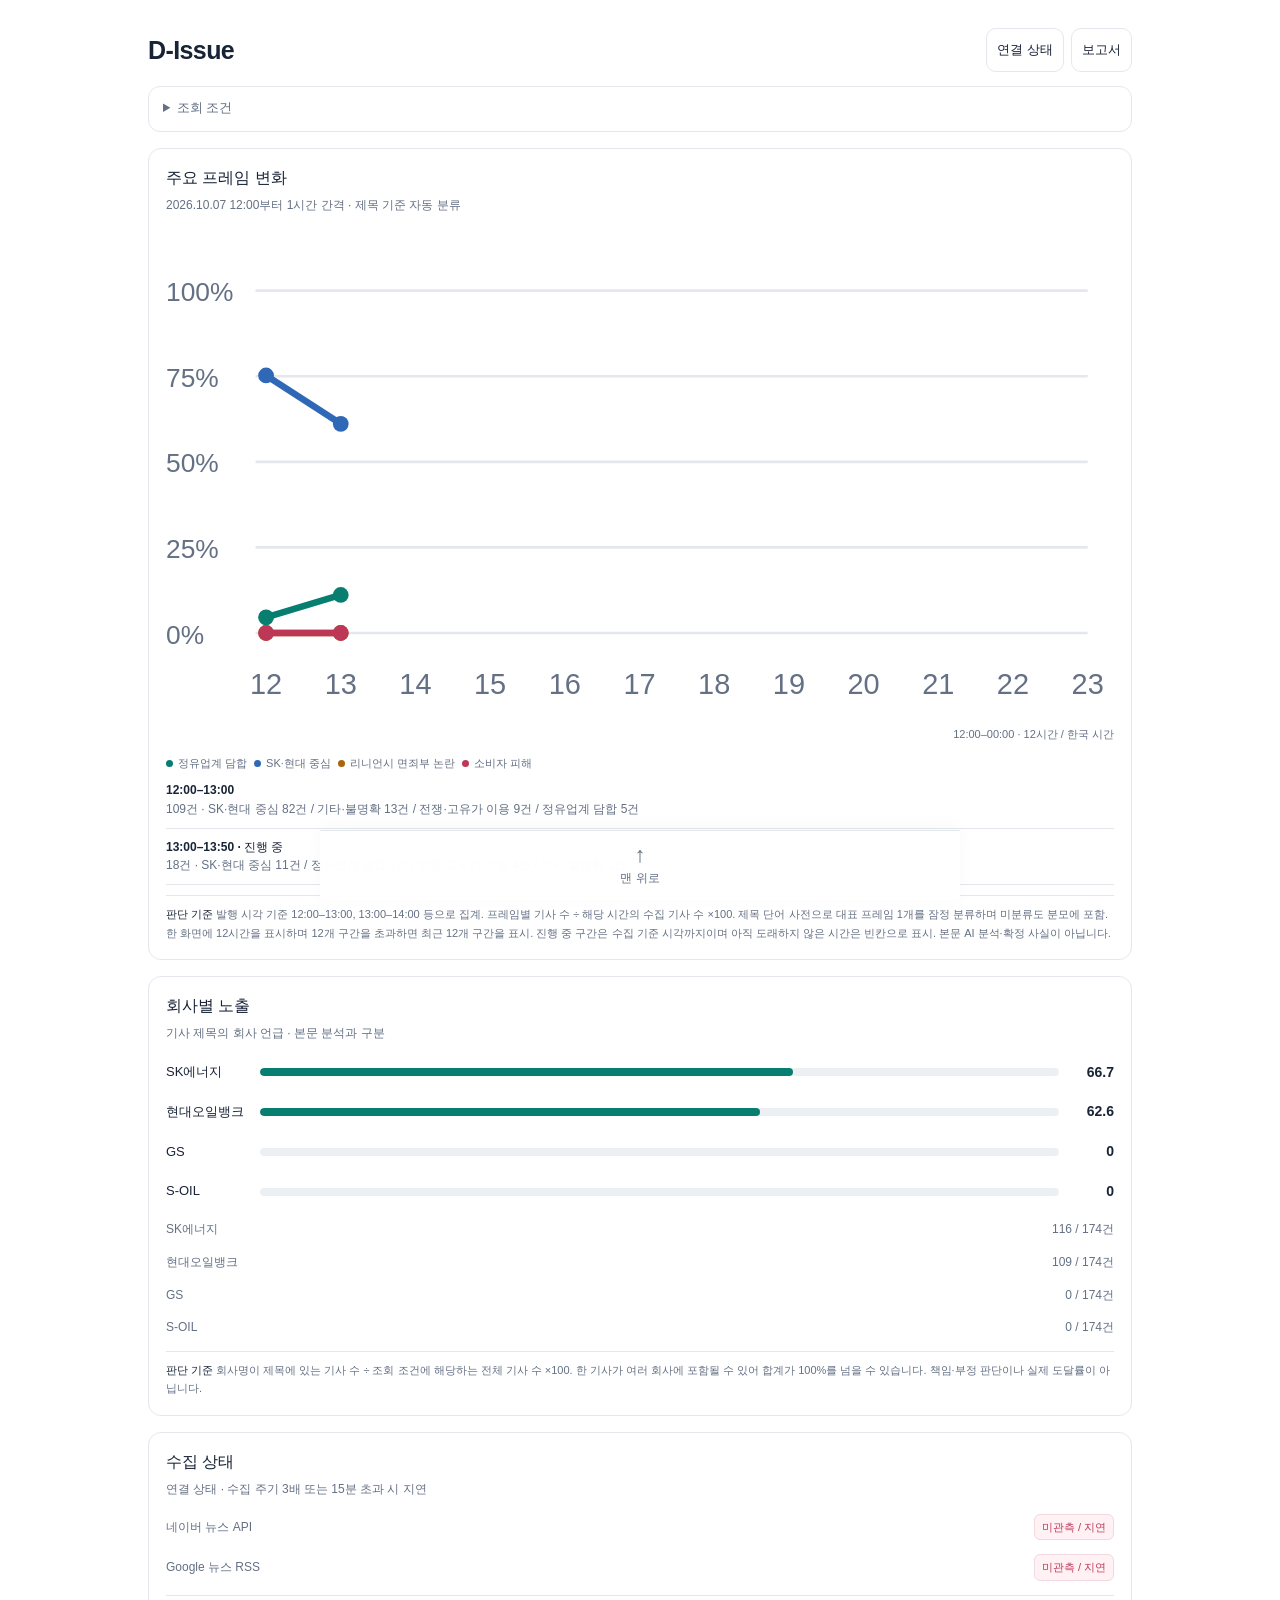
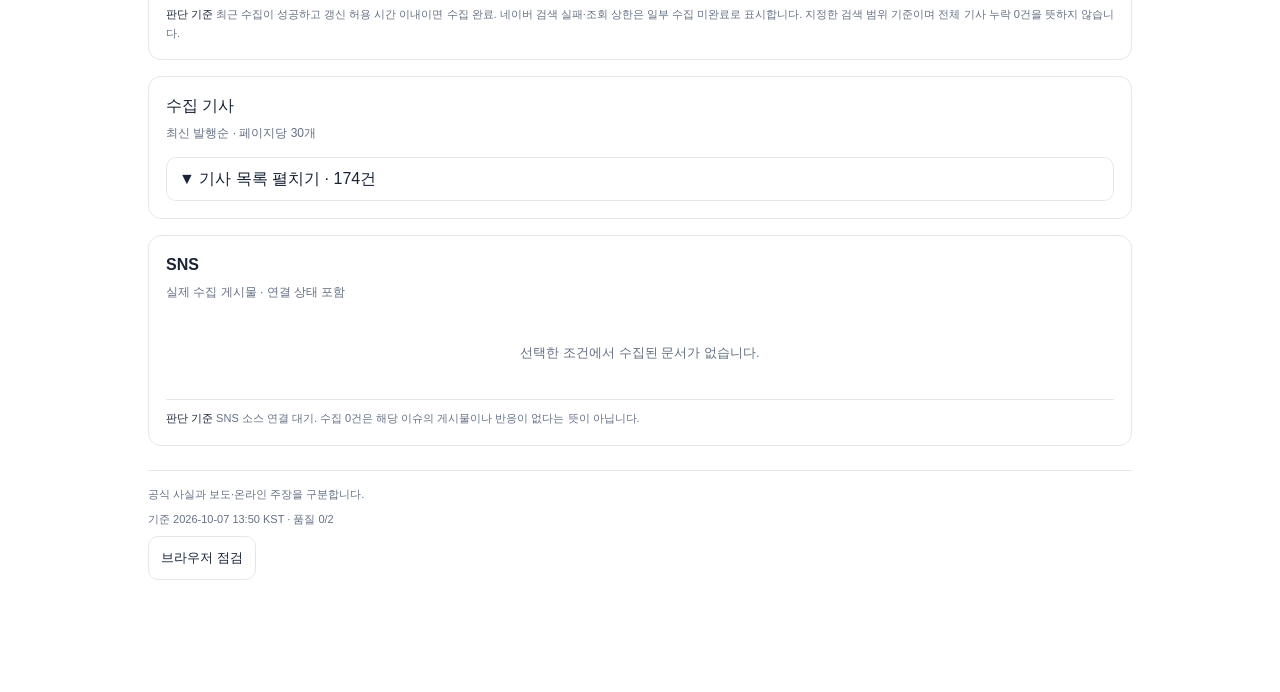
==== commit a750a3c1: "Display SK에너지 in company exposure" ====
--- a/issue-monitoring/index.html
+++ b/issue-monitoring/index.html
@@ -31,4 +31,4 @@
 </nav>
 <div id="dialog-backdrop" hidden></div>
 <dialog id="detail" role="dialog" aria-modal="true" aria-labelledby="detail-title"><div class="dialog-head"><h2 id="detail-title">분석 근거</h2><button id="close-dialog" aria-label="닫기">✕</button></div><div id="detail-body"></div></dialog>
-<script src="./headline-observation.js?v=8ad23935cc2f"></script><script src="./impact-reference.js?v=508541ea1743"></script><script src="./sk-impact.js?v=0d12ad6d2518"></script><script src="./pages-api.js?v=9052a468d7c0"></script><script src="./app.js?v=d7806139670d"></script><script src="./browser-check.js?v=be9965600deb"></script></body></html>
+<script src="./headline-observation.js?v=8ad23935cc2f"></script><script src="./impact-reference.js?v=508541ea1743"></script><script src="./sk-impact.js?v=0d12ad6d2518"></script><script src="./pages-api.js?v=9052a468d7c0"></script><script src="./app.js?v=skenergy1791349027792"></script><script src="./browser-check.js?v=be9965600deb"></script></body></html>
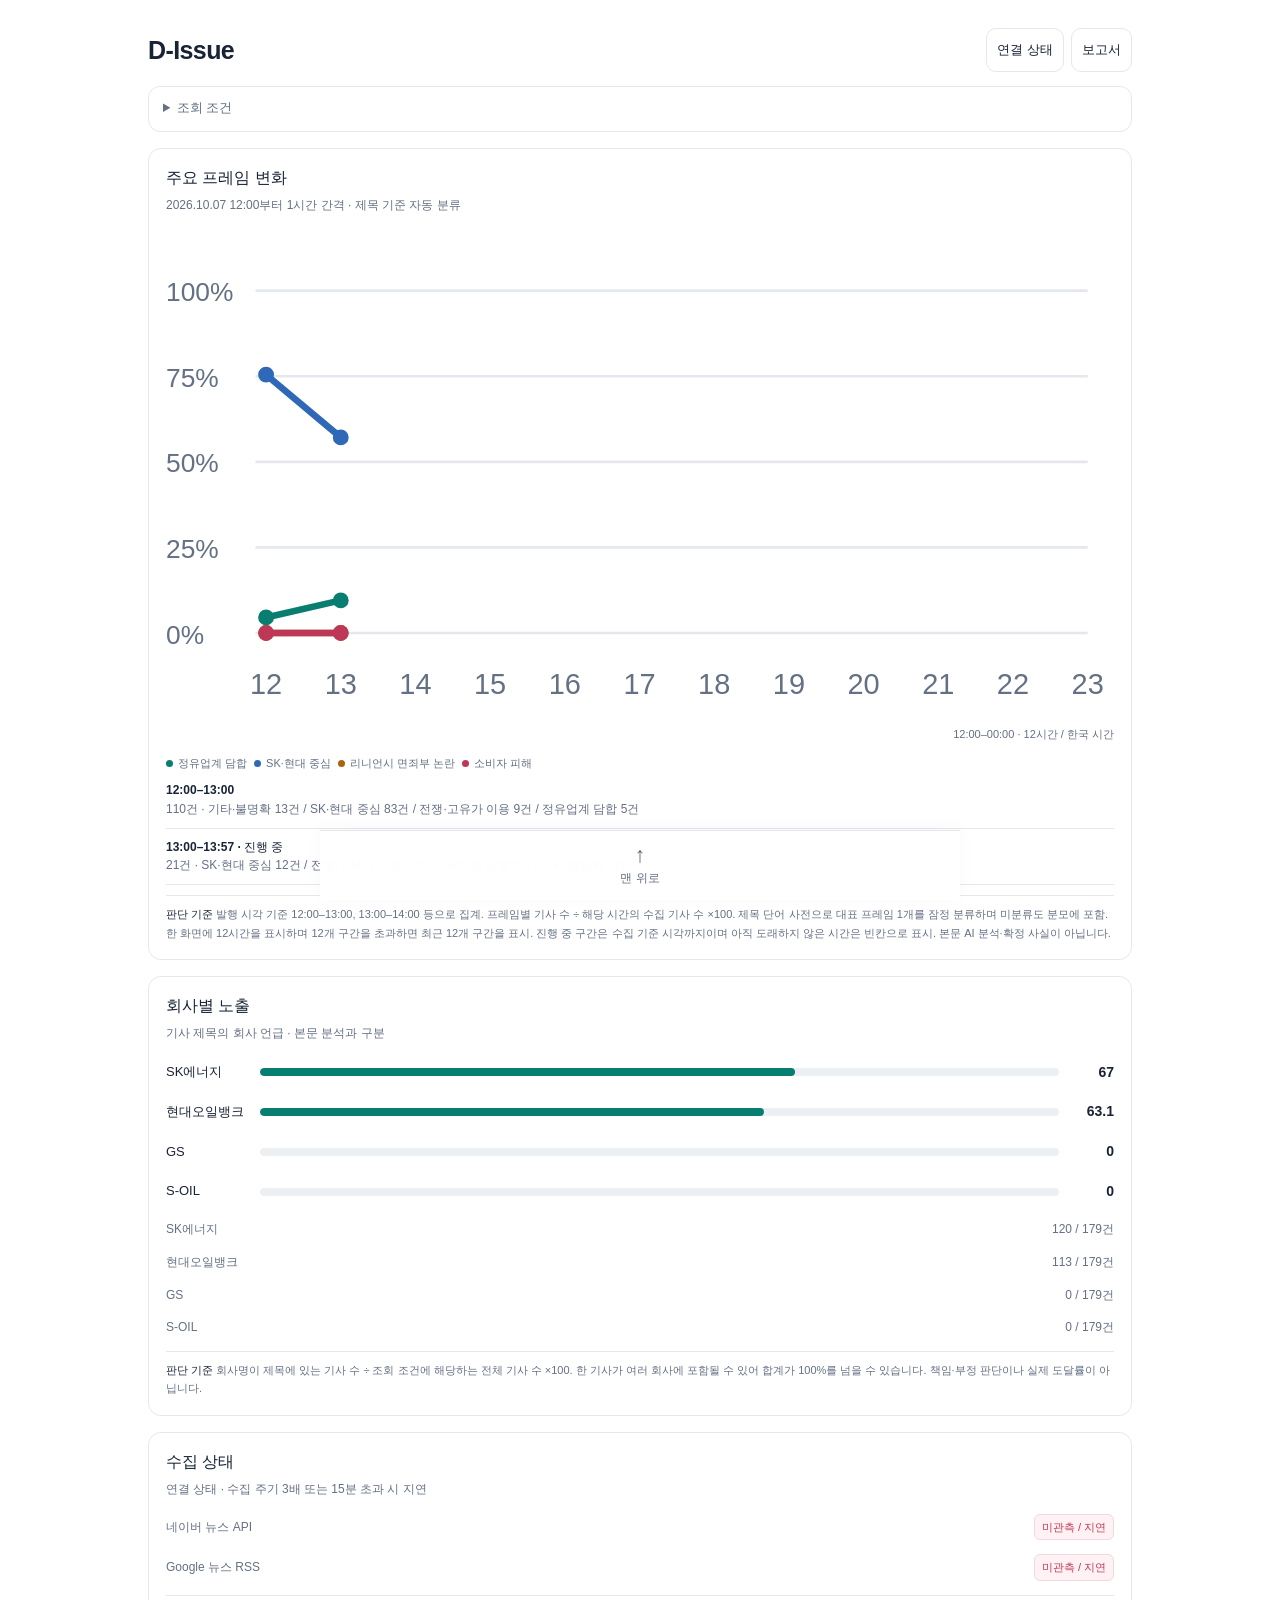
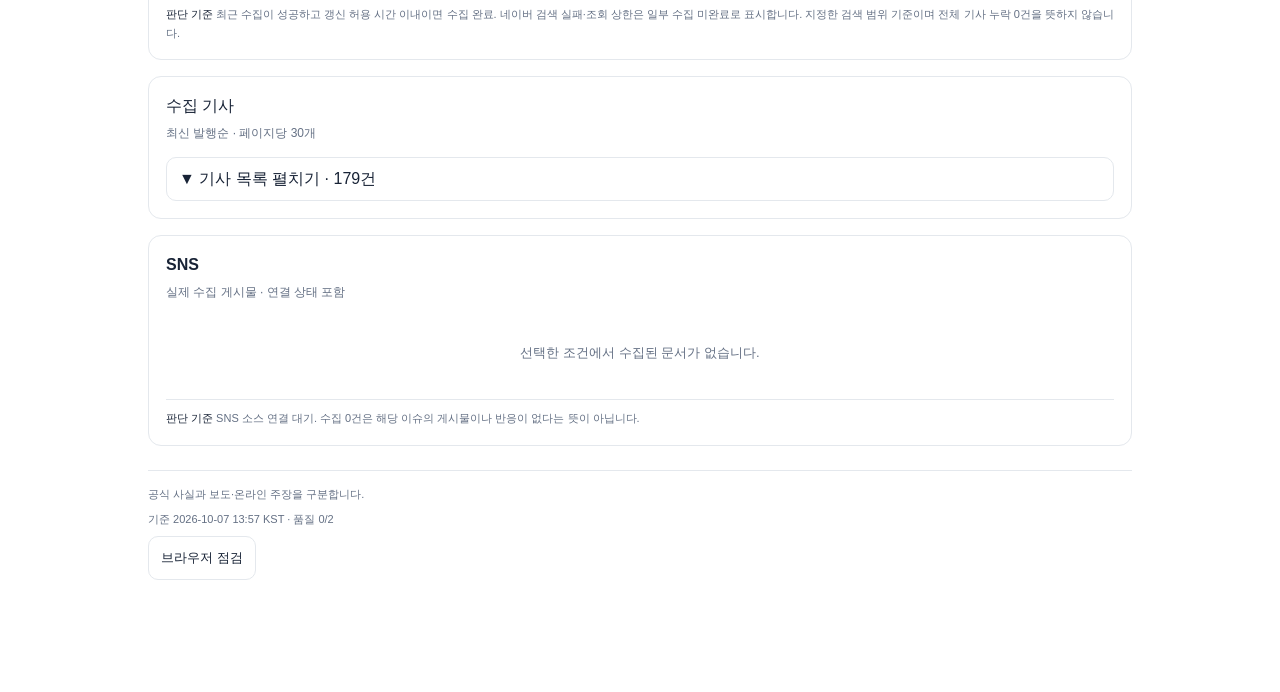
==== commit 585350a2: "Refresh public issue news and report drafts [skip ci]" ====
--- a/issue-monitoring/index.html
+++ b/issue-monitoring/index.html
@@ -31,4 +31,4 @@
 </nav>
 <div id="dialog-backdrop" hidden></div>
 <dialog id="detail" role="dialog" aria-modal="true" aria-labelledby="detail-title"><div class="dialog-head"><h2 id="detail-title">분석 근거</h2><button id="close-dialog" aria-label="닫기">✕</button></div><div id="detail-body"></div></dialog>
-<script src="./headline-observation.js?v=8ad23935cc2f"></script><script src="./impact-reference.js?v=508541ea1743"></script><script src="./sk-impact.js?v=0d12ad6d2518"></script><script src="./pages-api.js?v=9052a468d7c0"></script><script src="./app.js?v=skenergy1791349027792"></script><script src="./browser-check.js?v=be9965600deb"></script></body></html>
+<script src="./headline-observation.js?v=8ad23935cc2f"></script><script src="./impact-reference.js?v=508541ea1743"></script><script src="./sk-impact.js?v=0d12ad6d2518"></script><script src="./pages-api.js?v=9052a468d7c0"></script><script src="./app.js?v=3d2543bec5ca"></script><script src="./browser-check.js?v=be9965600deb"></script></body></html>
